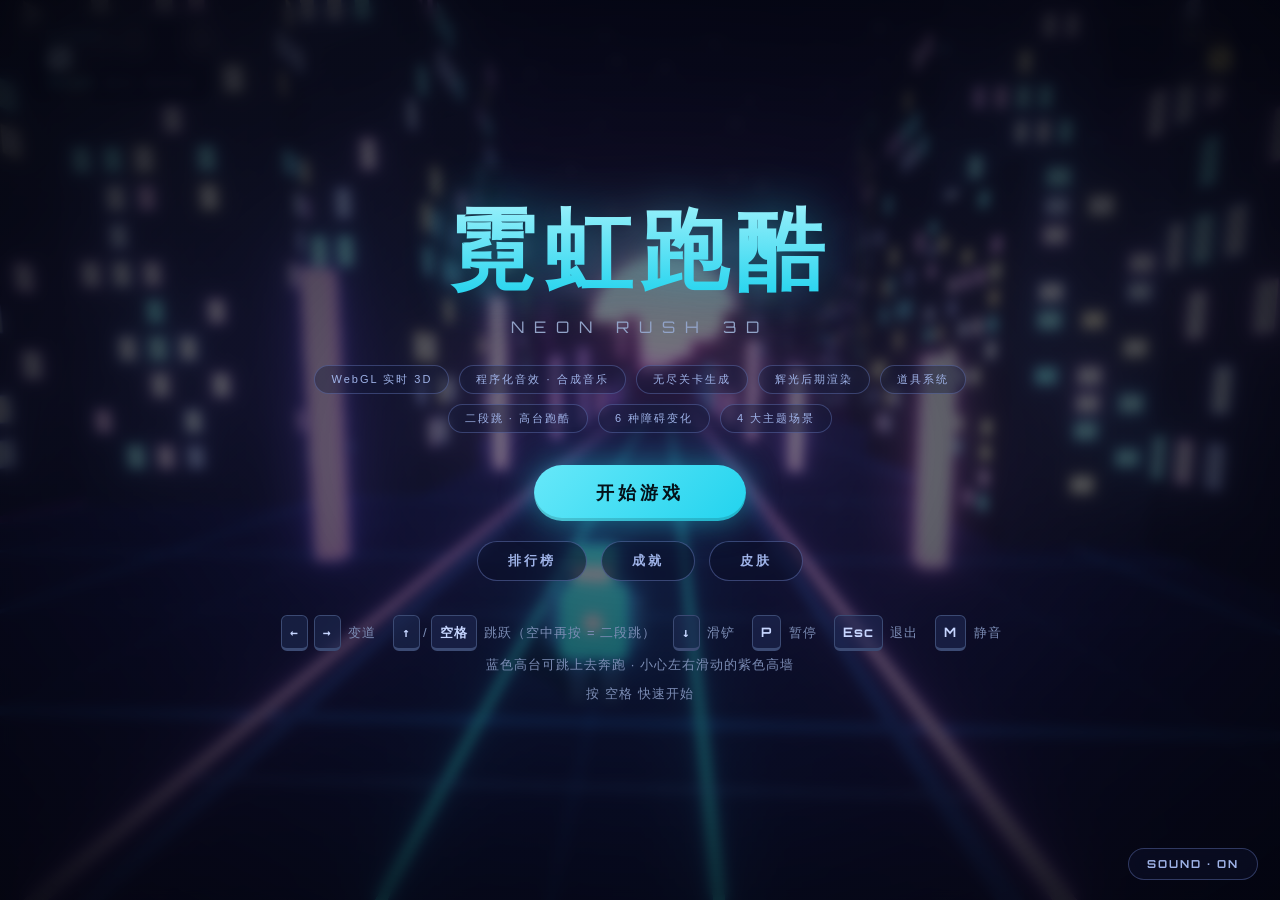
==== minigame1/index.html @ 55a82267 "Add files via upload" ====
<!DOCTYPE html>
<!--
  ============================================================
  ★ 隐藏功能备忘：在游戏中通过键盘依次输入 mafuyu
     可立即获得 10000 分并结束游戏 ★
  ============================================================
-->
<html lang="zh-CN">
<head>
<meta charset="UTF-8">
<meta name="viewport" content="width=device-width, initial-scale=1.0, user-scalable=no">
<title>霓虹跑酷 · Neon Rush 3D</title>
<link href="https://fonts.googleapis.com/css2?family=Orbitron:wght@500;700;900&display=swap" rel="stylesheet">
<link rel="stylesheet" href="static/css/style.css">
</head>
<body>
<div id="game-container"></div>
<div id="vignette"></div>
<div id="warp-lines"></div>
<div id="scene-flash"></div>
<div id="fx"></div>
<div id="ach-toast"></div>

<!-- HUD -->
<div id="hud">
  <div class="hud-box" id="score-box">
    <div class="hud-label">SCORE</div>
    <div class="hud-value" id="score">0</div>
    <div class="hud-sub"><span id="scene-name">霓虹都市</span> · <span id="dist">0</span> m · <span id="speed-val">13</span> m/s<span id="speed-max" class="max-tag">MAX</span></div>
  </div>
  <div class="hud-box" id="coin-box">
    <div class="hud-label">COINS</div>
    <div class="hud-value" id="coins">0</div>
  </div>
</div>

<!-- 道具状态 -->
<div id="powerups">
  <div class="pu-item" id="pu-shield"><span class="pu-icon">◈</span><span class="pu-time">0</span></div>
  <div class="pu-item" id="pu-magnet"><span class="pu-icon">◎</span><span class="pu-time">0</span></div>
</div>

<div id="combo">COMBO ×2</div>
<div id="banner"></div>
<div id="countdown">3</div>

<!-- 开始界面 -->
<div class="overlay" id="overlay-start">
  <div class="game-title">霓虹跑酷</div>
  <div class="game-subtitle">NEON RUSH 3D</div>
  <div class="badges">
    <span class="badge">WebGL 实时 3D</span>
    <span class="badge">程序化音效 · 合成音乐</span>
    <span class="badge">无尽关卡生成</span>
    <span class="badge">辉光后期渲染</span>
    <span class="badge">道具系统</span>
    <span class="badge">二段跳 · 高台跑酷</span>
    <span class="badge">6 种障碍变化</span>
    <span class="badge">4 大主题场景</span>
  </div>
  <button class="btn" id="btn-start">开始游戏</button>
  <div class="menu-row">
    <button class="ghost-btn" id="btn-rank">排行榜</button>
    <button class="ghost-btn" id="btn-ach">成就</button>
    <button class="ghost-btn" id="btn-skin">皮肤</button>
  </div>
  <div class="controls-hint">
    <span class="key">←</span><span class="key">→</span> 变道 &nbsp;
    <span class="key">↑</span>/<span class="key">空格</span> 跳跃（空中再按 = 二段跳） &nbsp;
    <span class="key">↓</span> 滑铲 &nbsp;
    <span class="key">P</span> 暂停 &nbsp;
    <span class="key">Esc</span> 退出 &nbsp;
    <span class="key">M</span> 静音<br>
    蓝色高台可跳上去奔跑 · 小心左右滑动的紫色高墙<br>
    <span class="blink">按 空格 快速开始</span>
  </div>
</div>

<!-- 结算界面 -->
<div class="overlay hidden" id="overlay-over">
  <div class="over-title">游戏结束</div>
  <div id="new-record">★ NEW RECORD ★</div>
  <div class="stats-grid">
    <div class="stat-cell"><div class="v" id="final-score">0</div><div class="k">得分</div></div>
    <div class="stat-cell"><div class="v" id="final-dist">0</div><div class="k">距离 / m</div></div>
    <div class="stat-cell"><div class="v" id="final-coins">0</div><div class="k">金币</div></div>
    <div class="stat-cell"><div class="v" id="best-score">0</div><div class="k">最高分</div></div>
  </div>
  <button class="btn" id="btn-restart">再来一局</button>
  <button class="btn" id="btn-return-quiz" style="background:#fff;color:#000;margin-top:12px;">返回答题（+奖励时间）</button>
  <div class="menu-row">
    <button class="ghost-btn" id="btn-rank2">排行榜</button>
    <button class="ghost-btn" id="btn-menu">主菜单</button>
  </div>
  <div class="controls-hint"><span class="blink">按 空格 立即重开</span></div>
</div>

<!-- 排行榜 -->
<div class="overlay hidden" id="overlay-rank">
  <div class="panel-title">本地排行榜</div>
  <div id="rank-list"></div>
  <div class="menu-row">
    <button class="ghost-btn" id="btn-rank-close">返回</button>
    <button class="ghost-btn danger" id="btn-rank-clear">清空排行榜</button>
  </div>
</div>

<!-- 成就 -->
<div class="overlay hidden" id="overlay-ach">
  <div class="panel-title">成就系统</div>
  <div id="ach-list"></div>
  <button class="ghost-btn" id="btn-ach-close">返回</button>
</div>

<!-- 皮肤选择 -->
<div class="overlay hidden" id="overlay-skin">
  <div class="panel-title">选择皮肤</div>
  <div id="skin-list"></div>
  <button class="ghost-btn" id="btn-skin-close">返回</button>
</div>

<!-- 暂停 -->
<div class="overlay hidden" id="overlay-pause">
  <div class="pause-title">已暂停</div>
  <div class="controls-hint">按 <span class="key">P</span> 继续</div>
</div>

<!-- ESC 退出弹窗 -->
<div class="exit-overlay hidden" id="exitOverlay">
  <div class="exit-box">
    <div class="exit-title-text">确定要退出吗？</div>
    <div class="exit-btn-row">
      <button class="exit-btn exit-btn-danger" id="btnExitConfirm">狠心退出</button>
      <button class="exit-btn" id="btnExitCancel">继续</button>
    </div>
  </div>
</div>

<button class="mini-btn" id="btn-mute">SOUND · ON</button>

<script src="static/js/three.min.js"></script>
<script src="static/js/shaders/CopyShader.js"></script>
<script src="static/js/shaders/LuminosityHighPassShader.js"></script>
<script src="static/js/postprocessing/EffectComposer.js"></script>
<script src="static/js/postprocessing/RenderPass.js"></script>
<script src="static/js/postprocessing/ShaderPass.js"></script>
<script src="static/js/postprocessing/UnrealBloomPass.js"></script>
<script src="static/js/config.js"></script>
<script src="static/js/achieve.js"></script>
<script src="static/js/audio.js"></script>
<script src="static/js/textures.js"></script>
<script src="static/js/world.js"></script>
<script src="static/js/particles.js"></script>
<script src="static/js/spawner.js"></script>
<script src="static/js/game.js"></script>
<!-- 开发调试：正式发布前删除本行与 static/js/dev.js -->
<script src="static/js/dev.js"></script>
</body>
</html>
---- minigame1/static/css/style.css ----
/* ===== 霓虹跑酷 Neon Rush 3D ===== */
* { margin: 0; padding: 0; box-sizing: border-box; }
html, body { width: 100%; height: 100%; overflow: hidden; background: #05060f; font-family: 'Orbitron', 'Microsoft YaHei', sans-serif; }
#game-container { position: fixed; inset: 0; }
canvas { display: block; }

/* 暗角 */
#vignette {
  position: fixed; inset: 0; pointer-events: none; z-index: 5;
  background: radial-gradient(ellipse at center, transparent 55%, rgba(2, 3, 12, .55) 100%);
}

/* ---------- HUD ---------- */
#hud {
  position: fixed; top: 0; left: 0; right: 0;
  display: flex; justify-content: space-between; align-items: flex-start;
  padding: 18px 24px; pointer-events: none; z-index: 10;
}
.hud-box {
  position: relative;
  background: rgba(10, 14, 35, .55); backdrop-filter: blur(10px);
  border: 1px solid rgba(94, 234, 212, .25); border-radius: 14px;
  padding: 10px 22px; color: #e2f3ff; min-width: 150px;
  box-shadow: 0 0 24px rgba(34, 211, 238, .12);
  clip-path: polygon(0 0, calc(100% - 14px) 0, 100% 14px, 100% 100%, 14px 100%, 0 calc(100% - 14px));
}
.hud-label { font-size: 10px; letter-spacing: 3px; color: #67e8f9; opacity: .85; }
.hud-value { font-size: 30px; font-weight: 900; line-height: 1.15; text-shadow: 0 0 14px rgba(103, 232, 249, .6); }
.hud-sub { font-size: 11px; color: #7c8db5; letter-spacing: 1px; }
#coin-box { text-align: right; border-color: rgba(250, 204, 21, .3); }
#coin-box .hud-label { color: #fde047; }
#coin-box .hud-value { color: #fef08a; text-shadow: 0 0 14px rgba(250, 204, 21, .55); }
.hud-box.pulse { animation: hudPulse .3s ease; }
@keyframes hudPulse { 50% { transform: scale(1.1); } }

/* ---------- 道具状态 ---------- */
#powerups {
  position: fixed; top: 18px; left: 50%; transform: translateX(-50%);
  display: flex; gap: 12px; z-index: 10; pointer-events: none;
}
.pu-item {
  display: none; align-items: center; gap: 6px;
  background: rgba(10, 14, 35, .6); backdrop-filter: blur(8px);
  border-radius: 999px; padding: 6px 16px;
  font-weight: 900; font-size: 15px; letter-spacing: 1px;
}
.pu-item.active { display: flex; animation: puIn .3s ease; }
@keyframes puIn { 0% { transform: scale(.4); opacity: 0; } 100% { transform: scale(1); opacity: 1; } }
#pu-shield { border: 1px solid rgba(103, 232, 249, .5); color: #67e8f9; box-shadow: 0 0 18px rgba(103, 232, 249, .3); }
#pu-magnet { border: 1px solid rgba(244, 114, 182, .5); color: #f472b6; box-shadow: 0 0 18px rgba(244, 114, 182, .3); }
.pu-icon { font-size: 17px; }
.pu-item.low .pu-time { color: #fb7185; animation: blinkSoft .4s infinite alternate; }

/* ---------- 连击 ---------- */
#combo {
  position: fixed; top: 96px; left: 50%; transform: translateX(-50%);
  font-size: 22px; font-weight: 900; letter-spacing: 3px; color: #f0abfc;
  text-shadow: 0 0 18px rgba(232, 121, 249, .8); z-index: 10; pointer-events: none;
  opacity: 0; transition: opacity .25s;
}
#combo.show { opacity: 1; animation: comboPop .25s ease; }
@keyframes comboPop { 0% { transform: translateX(-50%) scale(1.5); } 100% { transform: translateX(-50%) scale(1); } }

/* ---------- 横幅 ---------- */
#banner {
  position: fixed; top: 26%; left: 50%; transform: translateX(-50%);
  font-size: clamp(26px, 5vw, 44px); font-weight: 900; letter-spacing: 8px; color: #a5f3fc;
  text-shadow: 0 0 30px rgba(34, 211, 238, .9); z-index: 12; pointer-events: none;
  opacity: 0; white-space: nowrap;
}
#banner.show { animation: bannerIn 1.3s ease forwards; }
@keyframes bannerIn {
  0% { opacity: 0; transform: translateX(-50%) scale(1.6); letter-spacing: 20px; }
  20% { opacity: 1; transform: translateX(-50%) scale(1); }
  75% { opacity: 1; }
  100% { opacity: 0; transform: translateX(-50%) translateY(-24px); }
}

/* ---------- 倒计时 ---------- */
#countdown {
  position: fixed; top: 38%; left: 50%; transform: translate(-50%, -50%);
  font-size: clamp(70px, 16vw, 150px); font-weight: 900; color: #fff; z-index: 15;
  text-shadow: 0 0 40px rgba(103, 232, 249, .9), 0 0 90px rgba(232, 121, 249, .6);
  pointer-events: none; display: none;
}
#countdown.pop { display: block; animation: cdPop .7s ease; }
@keyframes cdPop { 0% { transform: translate(-50%,-50%) scale(2.2); opacity: 0; } 30% { opacity: 1; } 100% { transform: translate(-50%,-50%) scale(.9); opacity: .85; } }

/* ---------- 漂浮文字 ---------- */
#fx { position: fixed; inset: 0; pointer-events: none; z-index: 11; overflow: hidden; }
.pop-text {
  position: absolute; font-weight: 900; font-size: 20px; letter-spacing: 2px;
  animation: floatUp .9s ease-out forwards; white-space: nowrap;
}
.pop-text.gold { color: #fde047; text-shadow: 0 0 14px rgba(250, 204, 21, .8); }
.pop-text.cyan { color: #67e8f9; text-shadow: 0 0 14px rgba(103, 232, 249, .8); }
.pop-text.pink { color: #f472b6; text-shadow: 0 0 14px rgba(244, 114, 182, .8); }
@keyframes floatUp {
  0% { opacity: 0; transform: translateY(10px) scale(.6); }
  20% { opacity: 1; transform: translateY(0) scale(1.1); }
  100% { opacity: 0; transform: translateY(-70px) scale(1); }
}

/* ---------- 覆盖层 ---------- */
.overlay {
  position: fixed; inset: 0; z-index: 20;
  display: flex; flex-direction: column; justify-content: center; align-items: center;
  background: radial-gradient(ellipse at center, rgba(8, 10, 28, .5) 0%, rgba(4, 5, 15, .93) 100%);
  backdrop-filter: blur(6px); transition: opacity .4s ease; text-align: center;
}
.overlay.hidden { opacity: 0; pointer-events: none; }
.game-title {
  font-size: clamp(42px, 9vw, 88px); font-weight: 900; letter-spacing: 8px;
  background: linear-gradient(180deg, #a5f3fc 0%, #22d3ee 45%, #e879f9 100%);
  background-size: 100% 200%;
  -webkit-background-clip: text; background-clip: text; color: transparent;
  filter: drop-shadow(0 0 26px rgba(34, 211, 238, .45));
  margin-bottom: 6px; animation: titleFlow 4s ease infinite;
}
@keyframes titleFlow { 0%,100% { background-position: 0 0; } 50% { background-position: 0 100%; } }
.game-subtitle { color: #94a3c8; letter-spacing: 10px; font-size: clamp(12px, 2vw, 16px); margin-bottom: 28px; }
.badges { display: flex; gap: 10px; margin-bottom: 32px; flex-wrap: wrap; justify-content: center; padding: 0 20px; max-width: 720px; }
.badge {
  font-size: 11px; letter-spacing: 2px; color: #9fb3e8; font-family: 'Microsoft YaHei', sans-serif;
  border: 1px solid rgba(120, 144, 220, .35); border-radius: 999px; padding: 6px 16px;
  background: rgba(20, 26, 58, .4);
}
.btn {
  position: relative; overflow: hidden;
  font-family: inherit; font-size: 18px; font-weight: 700; letter-spacing: 4px;
  color: #04121a; background: linear-gradient(135deg, #67e8f9, #22d3ee);
  border: none; border-radius: 999px; padding: 16px 62px; cursor: pointer;
  box-shadow: 0 0 32px rgba(34, 211, 238, .5), inset 0 -3px 0 rgba(0,0,0,.15);
  transition: transform .15s ease, box-shadow .15s ease;
}
.btn::after {
  content: ''; position: absolute; top: 0; left: -80%; width: 50%; height: 100%;
  background: linear-gradient(105deg, transparent, rgba(255,255,255,.55), transparent);
  animation: shine 2.6s ease infinite;
}
@keyframes shine { 0% { left: -80%; } 55% { left: 130%; } 100% { left: 130%; } }
.btn:hover { transform: translateY(-2px) scale(1.04); box-shadow: 0 0 48px rgba(34, 211, 238, .75); }
.btn:active { transform: scale(.97); }
.menu-row { display: flex; gap: 14px; margin-top: 20px; }
.ghost-btn {
  font-family: inherit; font-size: 13px; font-weight: 700; letter-spacing: 3px;
  color: #9fb3e8; background: rgba(12, 16, 40, .55); border: 1px solid rgba(120, 144, 220, .4);
  border-radius: 999px; padding: 10px 30px; cursor: pointer; transition: all .2s;
}
.ghost-btn:hover { color: #e2f3ff; border-color: #67e8f9; box-shadow: 0 0 18px rgba(103, 232, 249, .25); }
.controls-hint {
  margin-top: 34px; color: #7c8db5; font-size: 13px; line-height: 2.2; letter-spacing: 1px;
  font-family: 'Microsoft YaHei', sans-serif;
}
.key {
  display: inline-block; min-width: 26px; padding: 2px 8px; margin: 0 3px;
  border: 1px solid #3b4a73; border-bottom-width: 3px; border-radius: 6px;
  background: rgba(30, 41, 82, .6); color: #c7d6ff; font-weight: 700;
  font-family: 'Orbitron', monospace;
}
.blink { animation: blinkSoft 1.4s infinite alternate; }
@keyframes blinkSoft { from { opacity: 1; } to { opacity: .4; } }

/* ---------- 结算 ---------- */
.over-title { font-size: clamp(30px, 6vw, 52px); font-weight: 900; color: #fb7185; letter-spacing: 10px;
  text-shadow: 0 0 26px rgba(251, 113, 133, .55); margin-bottom: 26px; }
.stats-grid { display: grid; grid-template-columns: repeat(2, 150px); gap: 14px; margin-bottom: 30px; }
.stat-cell {
  background: rgba(12, 16, 40, .6); border: 1px solid rgba(94, 234, 212, .18);
  border-radius: 12px; padding: 14px 8px;
}
.stat-cell .v { font-size: 30px; font-weight: 900; color: #fff; text-shadow: 0 0 16px rgba(103, 232, 249, .7); }
.stat-cell .k { font-size: 11px; color: #7c8db5; letter-spacing: 3px; margin-top: 4px; font-family: 'Microsoft YaHei', sans-serif; }
#new-record {
  display: none; color: #fbbf24; font-weight: 700; letter-spacing: 4px; margin-bottom: 20px;
  animation: blink .9s infinite alternate; font-size: 17px;
}
@keyframes blink { from { opacity: 1; text-shadow: 0 0 20px rgba(251, 191, 36, .95); } to { opacity: .45; } }

/* ---------- 面板（排行榜/皮肤） ---------- */
.panel-title {
  font-size: clamp(24px, 4vw, 38px); font-weight: 900; color: #a5f3fc; letter-spacing: 8px;
  text-shadow: 0 0 22px rgba(103, 232, 249, .6); margin-bottom: 28px;
}
#rank-list { width: min(420px, 86vw); margin-bottom: 28px; }
.rank-row {
  display: flex; justify-content: space-between; align-items: center;
  background: rgba(12, 16, 40, .55); border: 1px solid rgba(94, 234, 212, .15);
  border-radius: 10px; padding: 10px 20px; margin-bottom: 8px;
  font-size: 15px; color: #c7d6ff;
}
.rank-row .no { font-weight: 900; width: 42px; color: #67e8f9; }
.rank-row.first .no { color: #fbbf24; text-shadow: 0 0 10px rgba(251, 191, 36, .7); }
.rank-row .sc { font-weight: 900; font-size: 18px; }
.rank-row .dt { font-size: 11px; color: #7c8db5; font-family: 'Microsoft YaHei', sans-serif; }
.rank-empty { color: #7c8db5; font-family: 'Microsoft YaHei', sans-serif; margin-bottom: 24px; letter-spacing: 2px; }

#skin-list { display: flex; gap: 18px; margin-bottom: 30px; flex-wrap: wrap; justify-content: center; }
.skin-card {
  width: 110px; padding: 18px 0 14px; cursor: pointer;
  background: rgba(12, 16, 40, .55); border: 2px solid rgba(120, 144, 220, .3);
  border-radius: 14px; transition: all .2s;
}
.skin-card:hover { transform: translateY(-4px); border-color: #67e8f9; }
.skin-card.selected { border-color: #fde047; box-shadow: 0 0 22px rgba(253, 224, 71, .35); }
.skin-ball { width: 44px; height: 44px; margin: 0 auto 10px; border-radius: 50%; }
.skin-name { font-size: 13px; color: #c7d6ff; font-family: 'Microsoft YaHei', sans-serif; letter-spacing: 2px; }
.skin-tag { font-size: 10px; color: #fbbf24; letter-spacing: 1px; margin-top: 4px; display: none; }
.skin-card.selected .skin-tag { display: block; }

/* ---------- 暂停 ---------- */
.pause-title { font-size: clamp(28px, 5vw, 44px); font-weight: 900; color: #a5f3fc; letter-spacing: 12px;
  text-shadow: 0 0 24px rgba(103, 232, 249, .6); margin-bottom: 14px; }

/* ---------- 小按钮 ---------- */
.mini-btn {
  position: fixed; bottom: 20px; right: 22px; z-index: 30;
  font-family: inherit; font-size: 11px; font-weight: 700; letter-spacing: 2px;
  color: #9fb3e8; background: rgba(12, 16, 40, .6); border: 1px solid rgba(120, 144, 220, .35);
  border-radius: 999px; padding: 8px 18px; cursor: pointer; backdrop-filter: blur(8px);
  transition: all .2s;
}
.mini-btn:hover { color: #e2f3ff; border-color: #67e8f9; }

/* ---------- 场景切换淡入淡出（颜色由 JS 设为新场景雾色） ---------- */
#scene-flash {
  position: fixed; inset: 0; z-index: 8; pointer-events: none; opacity: 0;
  background: #14082e;
}
#scene-flash.go { animation: sceneFade 1.3s ease-in-out forwards; }
@keyframes sceneFade {
  0% { opacity: 0; }
  45% { opacity: 1; }
  55% { opacity: 1; }
  100% { opacity: 0; }
}

#scene-name { color: #67e8f9; }

/* ---------- 速度 MAX 标识 ---------- */
.max-tag {
  display: none; margin-left: 6px; padding: 1px 8px; border-radius: 6px;
  font-size: 10px; font-weight: 900; letter-spacing: 1px; color: #04121a;
  background: linear-gradient(135deg, #fde047, #f59e0b);
  animation: maxPulse .6s infinite alternate; vertical-align: 1px;
}
@keyframes maxPulse {
  from { box-shadow: 0 0 6px rgba(253, 224, 71, .5); }
  to { box-shadow: 0 0 18px rgba(253, 224, 71, .95); }
}

/* ---------- 跃迁光带（转场） ---------- */
#warp-lines {
  position: fixed; inset: 0; z-index: 7; pointer-events: none; opacity: 0;
  background: repeating-linear-gradient(90deg, transparent 0 46px, rgba(165, 243, 252, .16) 46px 50px);
}
#warp-lines.go { animation: warpOp 1.6s ease-in-out forwards, warpMove .3s linear infinite; }
@keyframes warpOp { 0% { opacity: 0; } 22% { opacity: 1; } 72% { opacity: 1; } 100% { opacity: 0; } }
@keyframes warpMove { from { background-position-x: 0; } to { background-position-x: 400px; } }

/* ---------- 成就面板 ---------- */
#ach-list {
  display: grid; grid-template-columns: repeat(auto-fit, 158px); justify-content: center;
  gap: 13px; margin-bottom: 28px; max-width: 700px; max-height: 56vh; overflow-y: auto; padding: 4px;
}
.ach-card {
  background: rgba(12, 16, 40, .55); border: 1px solid rgba(94, 234, 212, .15);
  border-radius: 12px; padding: 14px 10px; transition: all .2s;
}
.ach-card.locked { opacity: .45; filter: grayscale(.7); }
.ach-icon { font-size: 26px; color: #fde047; text-shadow: 0 0 14px rgba(253, 224, 71, .6); margin-bottom: 6px; }
.ach-name { font-size: 14px; color: #e2f3ff; letter-spacing: 2px; font-family: 'Microsoft YaHei', sans-serif; margin-bottom: 4px; }
.ach-desc { font-size: 10px; color: #7c8db5; font-family: 'Microsoft YaHei', sans-serif; line-height: 1.5; margin-bottom: 8px; }
.ach-times { font-size: 12px; color: #fbbf24; font-weight: 700; }
.ach-times span { color: #7c8db5; font-weight: 400; }
.ach-prog { height: 4px; background: rgba(120, 144, 220, .2); border-radius: 2px; margin-top: 6px; overflow: hidden; }
.ach-prog i { display: block; height: 100%; background: linear-gradient(90deg, #22d3ee, #e879f9); }

/* ---------- 成就提示框 ---------- */
#ach-toast {
  position: fixed; right: 22px; bottom: 70px; z-index: 40;
  display: flex; flex-direction: column; gap: 10px; pointer-events: none;
}
.toast {
  background: rgba(12, 16, 40, .88); border: 1px solid rgba(253, 224, 71, .5);
  border-left: 4px solid #fde047; border-radius: 10px; padding: 12px 20px;
  color: #fff; font-family: 'Microsoft YaHei', sans-serif; font-size: 14px; letter-spacing: 1px;
  box-shadow: 0 0 24px rgba(253, 224, 71, .25); backdrop-filter: blur(8px);
  animation: toastIn .35s ease, toastOut .4s ease 2.4s forwards;
}
.toast b { color: #fde047; }
@keyframes toastIn { from { transform: translateX(120%); opacity: 0; } to { transform: none; opacity: 1; } }
@keyframes toastOut { to { transform: translateX(120%); opacity: 0; } }

/* ---------- 危险按钮（清空排行榜） ---------- */
.ghost-btn.danger { border-color: rgba(251, 113, 133, .5); color: #fb7185; }
.ghost-btn.danger:hover { border-color: #fb7185; box-shadow: 0 0 18px rgba(251, 113, 133, .3); color: #fff; }
.ghost-btn.armed { background: rgba(251, 113, 133, .2); color: #fff; border-color: #fb7185; }

/* ---------- ESC 退出弹窗 ---------- */
.exit-overlay {
  position: fixed; inset: 0; z-index: 45;
  display: flex; flex-direction: column; justify-content: center; align-items: center;
  background: rgba(2, 3, 14, .78); backdrop-filter: blur(10px);
  transition: opacity .25s ease; text-align: center;
}
.exit-overlay.hidden { opacity: 0; pointer-events: none; }
.exit-box {
  background: rgba(12, 16, 40, .92); border: 1px solid rgba(251, 113, 133, .4);
  border-radius: 16px; padding: 42px 52px;
  box-shadow: 0 0 44px rgba(251, 113, 133, .18);
}
.exit-title-text {
  font-size: 24px; font-weight: 900; letter-spacing: 4px;
  color: #fb7185; text-shadow: 0 0 20px rgba(251, 113, 133, .45);
  margin-bottom: 34px;
}
.exit-btn-row { display: flex; gap: 18px; justify-content: center; }
.exit-btn {
  font-family: inherit; font-size: 16px; font-weight: 700; letter-spacing: 3px;
  padding: 13px 36px; border-radius: 999px; cursor: pointer;
  border: 1px solid rgba(120, 144, 220, .4); color: #9fb3e8;
  background: rgba(12, 16, 40, .55); transition: all .2s;
}
.exit-btn:hover { color: #e2f3ff; border-color: #67e8f9; box-shadow: 0 0 18px rgba(103, 232, 249, .25); }
.exit-btn.exit-btn-danger {
  border-color: rgba(251, 113, 133, .5); color: #fb7185;
}
.exit-btn.exit-btn-danger:hover {
  border-color: #fb7185; box-shadow: 0 0 22px rgba(251, 113, 133, .35); color: #fff;
}
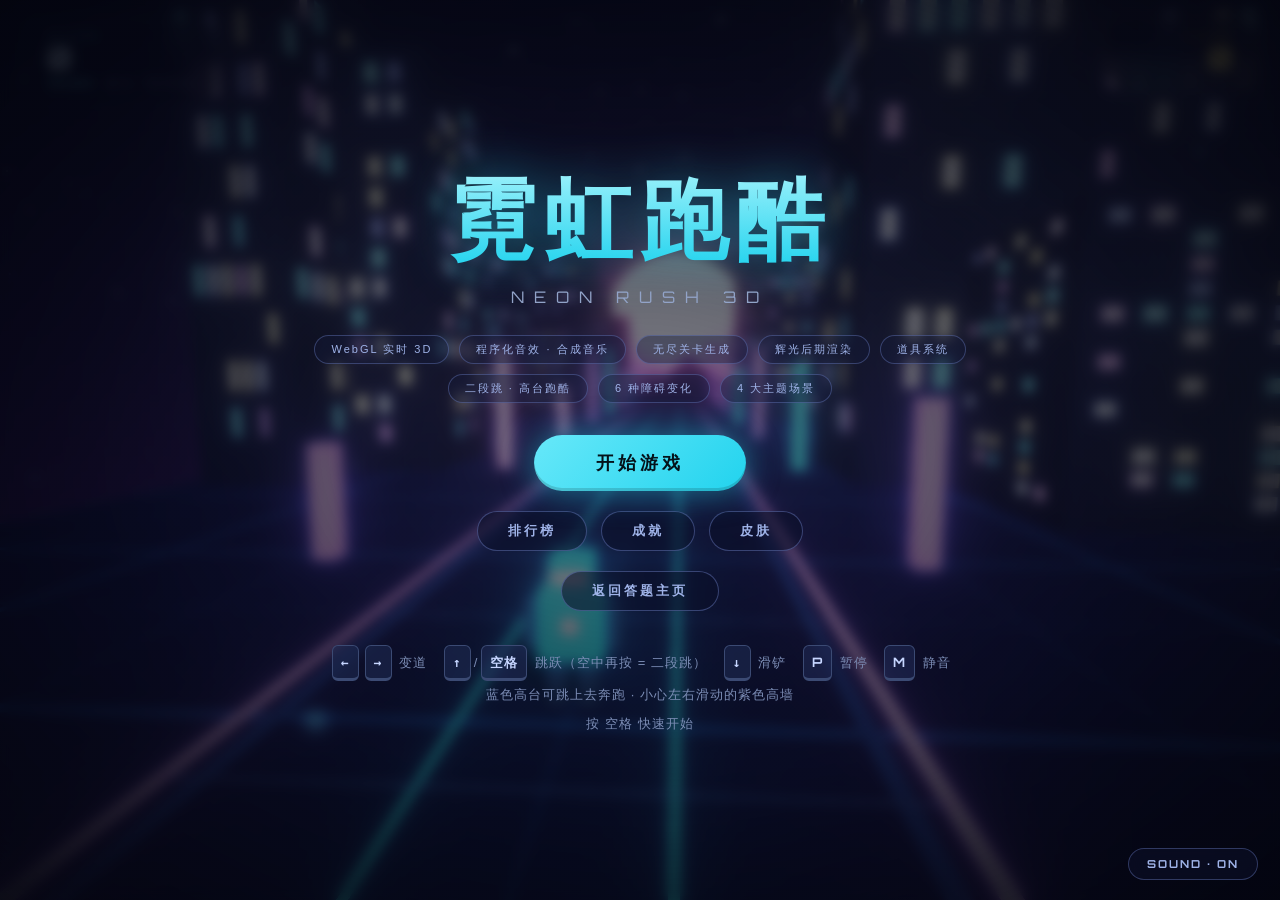
==== commit 88678272: "Add files via upload" ====
--- a/minigame1/index.html
+++ b/minigame1/index.html
@@ -1,10 +1,4 @@
 <!DOCTYPE html>
-<!--
-  ============================================================
-  ★ 隐藏功能备忘：在游戏中通过键盘依次输入 mafuyu
-     可立即获得 10000 分并结束游戏 ★
-  ============================================================
--->
 <html lang="zh-CN">
 <head>
 <meta charset="UTF-8">
@@ -38,6 +32,7 @@
 <div id="powerups">
   <div class="pu-item" id="pu-shield"><span class="pu-icon">◈</span><span class="pu-time">0</span></div>
   <div class="pu-item" id="pu-magnet"><span class="pu-icon">◎</span><span class="pu-time">0</span></div>
+  <div class="pu-item" id="pu-rage"><span class="pu-icon">✸</span><span class="pu-time">0</span></div>
 </div>
 
 <div id="combo">COMBO ×2</div>
@@ -64,12 +59,14 @@
     <button class="ghost-btn" id="btn-ach">成就</button>
     <button class="ghost-btn" id="btn-skin">皮肤</button>
   </div>
+  <div class="menu-row">
+    <button class="ghost-btn" id="btn-home-quiz">返回答题主页</button>
+  </div>
   <div class="controls-hint">
     <span class="key">←</span><span class="key">→</span> 变道 &nbsp;
     <span class="key">↑</span>/<span class="key">空格</span> 跳跃（空中再按 = 二段跳） &nbsp;
     <span class="key">↓</span> 滑铲 &nbsp;
     <span class="key">P</span> 暂停 &nbsp;
-    <span class="key">Esc</span> 退出 &nbsp;
     <span class="key">M</span> 静音<br>
     蓝色高台可跳上去奔跑 · 小心左右滑动的紫色高墙<br>
     <span class="blink">按 空格 快速开始</span>
@@ -87,7 +84,7 @@
     <div class="stat-cell"><div class="v" id="best-score">0</div><div class="k">最高分</div></div>
   </div>
   <button class="btn" id="btn-restart">再来一局</button>
-  <button class="btn" id="btn-return-quiz" style="background:#fff;color:#000;margin-top:12px;">返回答题（+奖励时间）</button>
+  <button class="btn" id="btn-return-quiz" style="display:none;">返回答题（+奖励时间）</button>
   <div class="menu-row">
     <button class="ghost-btn" id="btn-rank2">排行榜</button>
     <button class="ghost-btn" id="btn-menu">主菜单</button>
@@ -123,16 +120,18 @@
 <div class="overlay hidden" id="overlay-pause">
   <div class="pause-title">已暂停</div>
   <div class="controls-hint">按 <span class="key">P</span> 继续</div>
+  <div class="menu-row">
+    <button class="ghost-btn" id="btn-exit-confirm">退出游戏</button>
+  </div>
 </div>
 
-<!-- ESC 退出弹窗 -->
-<div class="exit-overlay hidden" id="exitOverlay">
-  <div class="exit-box">
-    <div class="exit-title-text">确定要退出吗？</div>
-    <div class="exit-btn-row">
-      <button class="exit-btn exit-btn-danger" id="btnExitConfirm">狠心退出</button>
-      <button class="exit-btn" id="btnExitCancel">继续</button>
-    </div>
+<!-- 退出确认 -->
+<div class="overlay hidden" id="overlay-exit-confirm">
+  <div class="pause-title" style="font-size:28px;">确认退出？</div>
+  <div class="controls-hint">退出后将结算当前分数，可查看是否获得奖励时间</div>
+  <div class="menu-row" style="gap:24px;">
+    <button class="btn" id="btn-exit-yes" style="margin-top:0; padding:14px 36px; font-size:16px;">确 认 退 出</button>
+    <button class="ghost-btn" id="btn-exit-no" style="padding:14px 36px;">继 续 游 戏</button>
   </div>
 </div>
 
--- a/minigame1/static/css/style.css
+++ b/minigame1/static/css/style.css
@@ -48,6 +48,7 @@
 @keyframes puIn { 0% { transform: scale(.4); opacity: 0; } 100% { transform: scale(1); opacity: 1; } }
 #pu-shield { border: 1px solid rgba(103, 232, 249, .5); color: #67e8f9; box-shadow: 0 0 18px rgba(103, 232, 249, .3); }
 #pu-magnet { border: 1px solid rgba(244, 114, 182, .5); color: #f472b6; box-shadow: 0 0 18px rgba(244, 114, 182, .3); }
+#pu-rage { border: 1px solid rgba(239, 68, 68, .55); color: #ef4444; box-shadow: 0 0 18px rgba(239, 68, 68, .35); }
 .pu-icon { font-size: 17px; }
 .pu-item.low .pu-time { color: #fb7185; animation: blinkSoft .4s infinite alternate; }
 
@@ -296,36 +297,3 @@
 .ghost-btn.danger { border-color: rgba(251, 113, 133, .5); color: #fb7185; }
 .ghost-btn.danger:hover { border-color: #fb7185; box-shadow: 0 0 18px rgba(251, 113, 133, .3); color: #fff; }
 .ghost-btn.armed { background: rgba(251, 113, 133, .2); color: #fff; border-color: #fb7185; }
-
-/* ---------- ESC 退出弹窗 ---------- */
-.exit-overlay {
-  position: fixed; inset: 0; z-index: 45;
-  display: flex; flex-direction: column; justify-content: center; align-items: center;
-  background: rgba(2, 3, 14, .78); backdrop-filter: blur(10px);
-  transition: opacity .25s ease; text-align: center;
-}
-.exit-overlay.hidden { opacity: 0; pointer-events: none; }
-.exit-box {
-  background: rgba(12, 16, 40, .92); border: 1px solid rgba(251, 113, 133, .4);
-  border-radius: 16px; padding: 42px 52px;
-  box-shadow: 0 0 44px rgba(251, 113, 133, .18);
-}
-.exit-title-text {
-  font-size: 24px; font-weight: 900; letter-spacing: 4px;
-  color: #fb7185; text-shadow: 0 0 20px rgba(251, 113, 133, .45);
-  margin-bottom: 34px;
-}
-.exit-btn-row { display: flex; gap: 18px; justify-content: center; }
-.exit-btn {
-  font-family: inherit; font-size: 16px; font-weight: 700; letter-spacing: 3px;
-  padding: 13px 36px; border-radius: 999px; cursor: pointer;
-  border: 1px solid rgba(120, 144, 220, .4); color: #9fb3e8;
-  background: rgba(12, 16, 40, .55); transition: all .2s;
-}
-.exit-btn:hover { color: #e2f3ff; border-color: #67e8f9; box-shadow: 0 0 18px rgba(103, 232, 249, .25); }
-.exit-btn.exit-btn-danger {
-  border-color: rgba(251, 113, 133, .5); color: #fb7185;
-}
-.exit-btn.exit-btn-danger:hover {
-  border-color: #fb7185; box-shadow: 0 0 22px rgba(251, 113, 133, .35); color: #fff;
-}
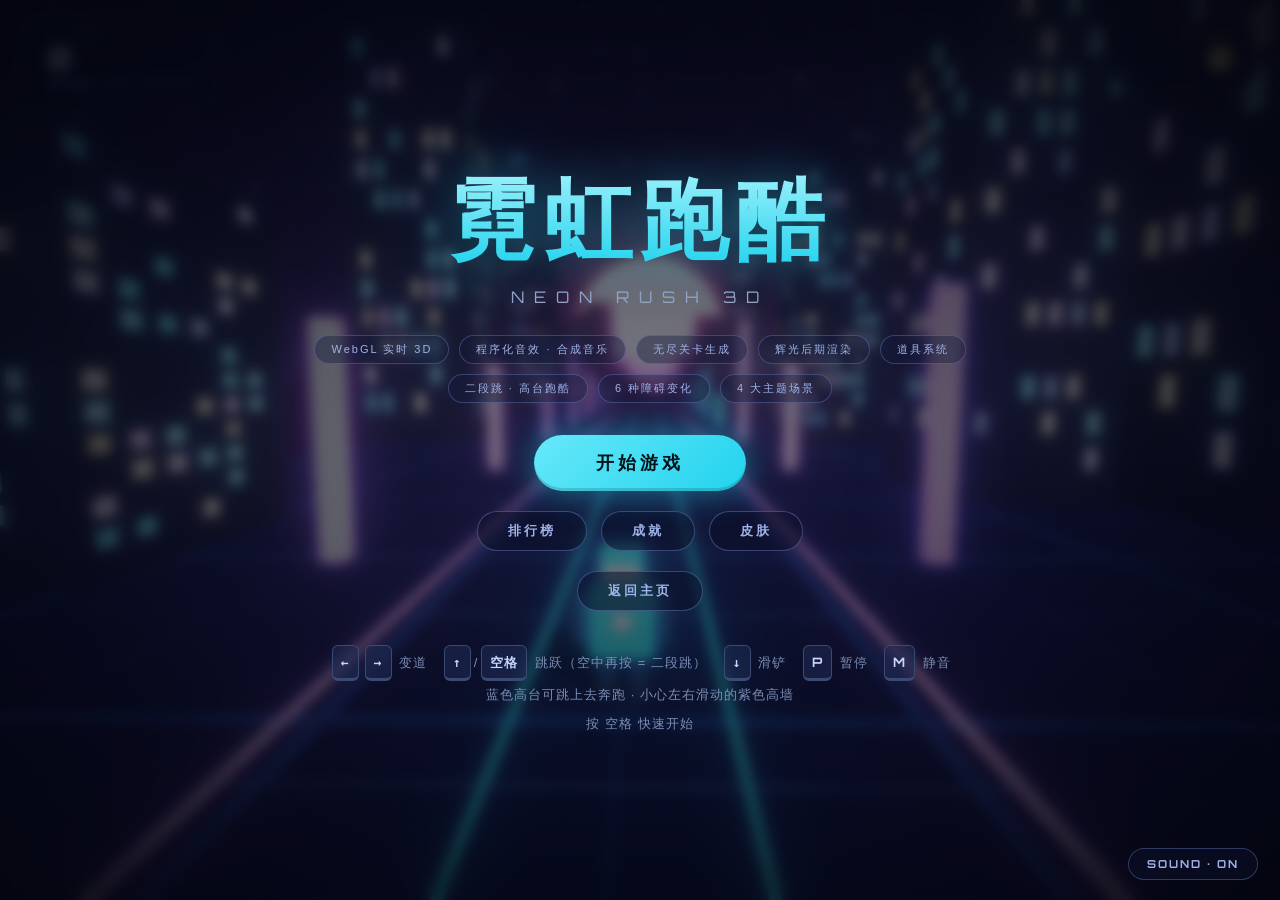
==== commit 1d3d8ea7: "Add files via upload" ====
--- a/minigame1/index.html
+++ b/minigame1/index.html
@@ -60,7 +60,7 @@
     <button class="ghost-btn" id="btn-skin">皮肤</button>
   </div>
   <div class="menu-row">
-    <button class="ghost-btn" id="btn-home-quiz">返回答题主页</button>
+    <button class="ghost-btn" id="btn-home-quiz">返回答题页面</button>
   </div>
   <div class="controls-hint">
     <span class="key">←</span><span class="key">→</span> 变道 &nbsp;
